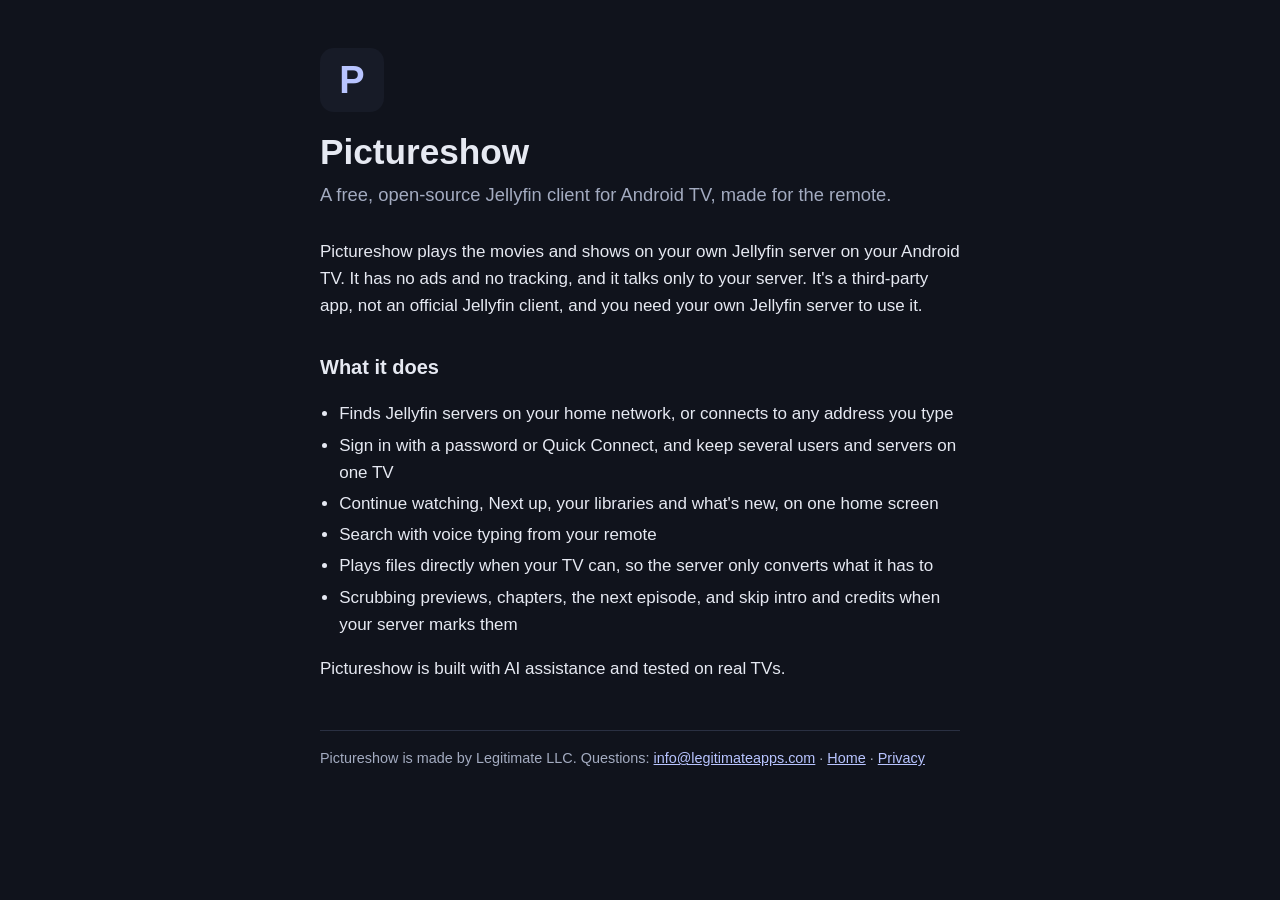
==== index.html @ 72995e78 "Home and privacy pages" ====
<!doctype html>
<html lang="en">
<head>
<meta charset="utf-8">
<meta name="viewport" content="width=device-width, initial-scale=1">
<title>Pictureshow</title>
<style>
:root { --bg: #10131c; --card: #171b27; --ink: #e6e9f2; --muted: #a3abc0; --accent: #b8c4ff; --line: #2a3042; }
* { box-sizing: border-box; }
body { margin: 0; background: var(--bg); color: var(--ink);
  font: 17px/1.6 -apple-system, BlinkMacSystemFont, "Segoe UI", Roboto, "Helvetica Neue", Arial, sans-serif; }
main { max-width: 42rem; margin: 0 auto; padding: 48px 16px 64px; }
a { color: var(--accent); }
h1 { font-size: 2.2rem; line-height: 1.15; margin: 0 0 8px; }
h2 { font-size: 1.25rem; margin: 32px 0 8px; }
.mark { display: inline-grid; place-items: center; width: 64px; height: 64px; border-radius: 14px; background: var(--card);
  color: var(--accent); font-weight: 700; font-size: 38px; margin-bottom: 20px; }
.lede { color: var(--muted); font-size: 1.15rem; margin: 0 0 28px; }
ul { padding-left: 1.2rem; }
li { margin: 4px 0; }
footer { margin-top: 48px; padding-top: 16px; border-top: 1px solid var(--line); color: var(--muted); font-size: 0.9rem; }
</style>
</head>
<body>
<main>
<div class="mark" aria-hidden="true">P</div>
<h1>Pictureshow</h1>
<p class="lede">A free, open-source Jellyfin client for Android TV, made for the remote.</p>
<p>Pictureshow plays the movies and shows on your own Jellyfin server on your Android TV. It has no ads and no
tracking, and it talks only to your server. It's a third-party app, not an official Jellyfin client, and you need
your own Jellyfin server to use it.</p>
<h2>What it does</h2>
<ul>
<li>Finds Jellyfin servers on your home network, or connects to any address you type</li>
<li>Sign in with a password or Quick Connect, and keep several users and servers on one TV</li>
<li>Continue watching, Next up, your libraries and what's new, on one home screen</li>
<li>Search with voice typing from your remote</li>
<li>Plays files directly when your TV can, so the server only converts what it has to</li>
<li>Scrubbing previews, chapters, the next episode, and skip intro and credits when your server marks them</li>
</ul>
<p>Pictureshow is built with AI assistance and tested on real TVs.</p>

<footer>Pictureshow is made by Legitimate LLC. Questions: <a href="mailto:info@legitimateapps.com">info@legitimateapps.com</a>
· <a href="/">Home</a> · <a href="/privacy/">Privacy</a></footer>
</main>
</body>
</html>
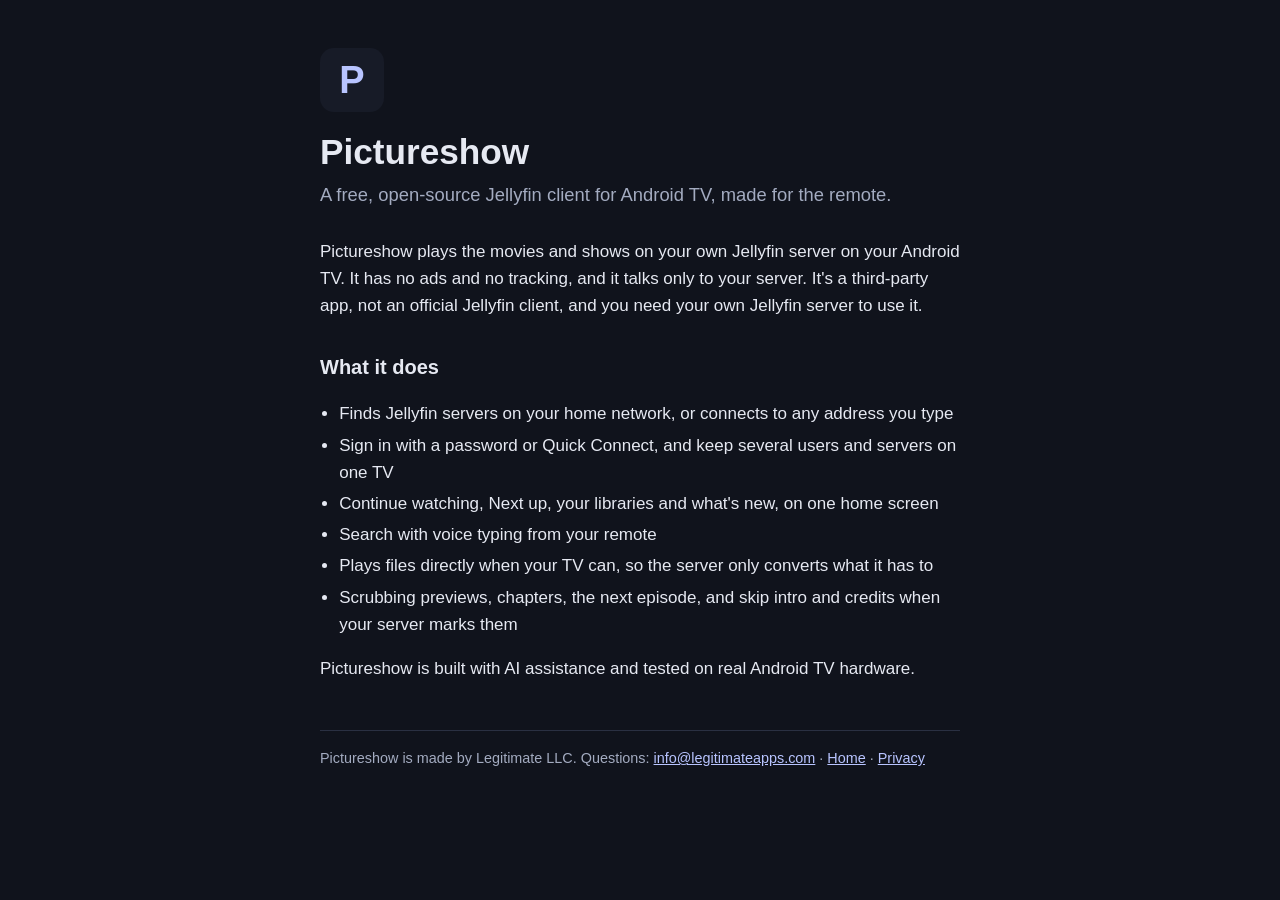
==== commit 624a0642: "Say tested on Android TV hardware" ====
--- a/index.html
+++ b/index.html
@@ -38,7 +38,7 @@
 <li>Plays files directly when your TV can, so the server only converts what it has to</li>
 <li>Scrubbing previews, chapters, the next episode, and skip intro and credits when your server marks them</li>
 </ul>
-<p>Pictureshow is built with AI assistance and tested on real TVs.</p>
+<p>Pictureshow is built with AI assistance and tested on real Android TV hardware.</p>
 
 <footer>Pictureshow is made by Legitimate LLC. Questions: <a href="mailto:info@legitimateapps.com">info@legitimateapps.com</a>
 · <a href="/">Home</a> · <a href="/privacy/">Privacy</a></footer>
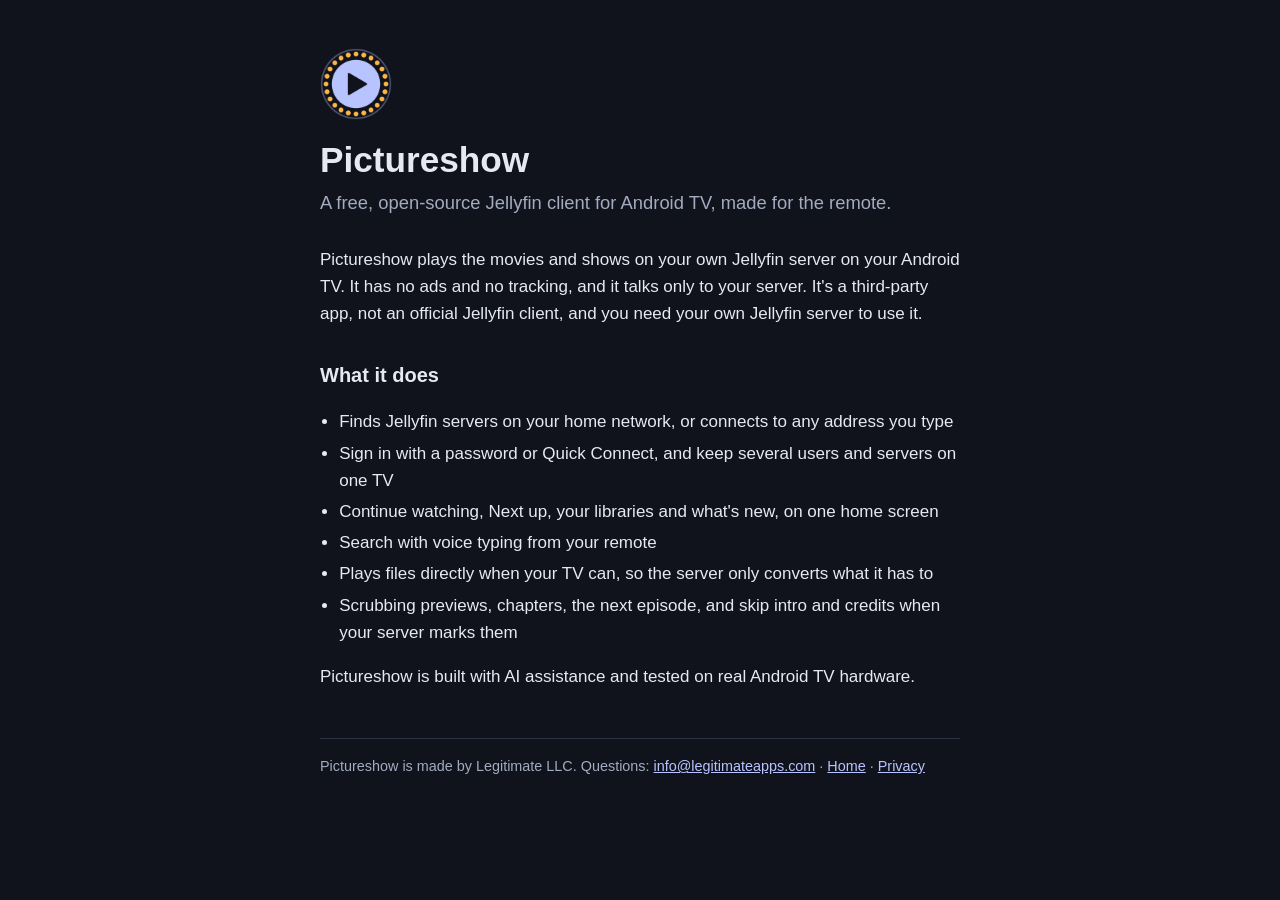
==== commit 662da005: "Marquee favicon and home mark" ====
--- a/index.html
+++ b/index.html
@@ -4,6 +4,9 @@
 <meta charset="utf-8">
 <meta name="viewport" content="width=device-width, initial-scale=1">
 <title>Pictureshow</title>
+<link rel="icon" type="image/png" sizes="32x32" href="/favicon-32.png">
+<link rel="icon" type="image/png" sizes="16x16" href="/favicon-16.png">
+<link rel="apple-touch-icon" href="/apple-touch-icon.png">
 <style>
 :root { --bg: #10131c; --card: #171b27; --ink: #e6e9f2; --muted: #a3abc0; --accent: #b8c4ff; --line: #2a3042; }
 * { box-sizing: border-box; }
@@ -13,8 +16,7 @@
 a { color: var(--accent); }
 h1 { font-size: 2.2rem; line-height: 1.15; margin: 0 0 8px; }
 h2 { font-size: 1.25rem; margin: 32px 0 8px; }
-.mark { display: inline-grid; place-items: center; width: 64px; height: 64px; border-radius: 14px; background: var(--card);
-  color: var(--accent); font-weight: 700; font-size: 38px; margin-bottom: 20px; }
+.mark { display: block; width: 72px; height: 72px; border-radius: 16px; margin-bottom: 20px; }
 .lede { color: var(--muted); font-size: 1.15rem; margin: 0 0 28px; }
 ul { padding-left: 1.2rem; }
 li { margin: 4px 0; }
@@ -23,7 +25,7 @@
 </head>
 <body>
 <main>
-<div class="mark" aria-hidden="true">P</div>
+<img class="mark" src="/icon-192.png" alt="">
 <h1>Pictureshow</h1>
 <p class="lede">A free, open-source Jellyfin client for Android TV, made for the remote.</p>
 <p>Pictureshow plays the movies and shows on your own Jellyfin server on your Android TV. It has no ads and no
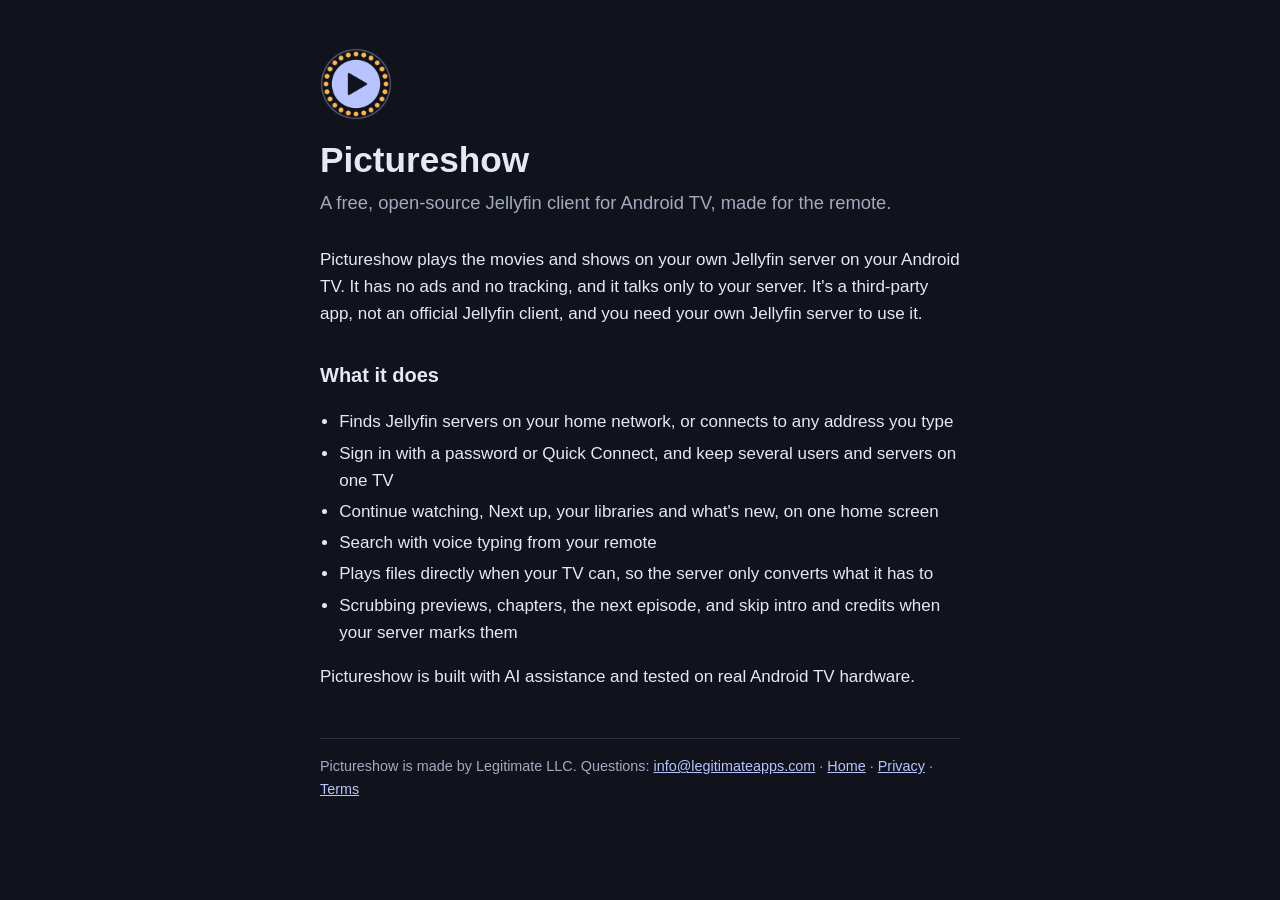
==== commit 3ebd7a64: "Terms of service page" ====
--- a/index.html
+++ b/index.html
@@ -43,7 +43,8 @@
 <p>Pictureshow is built with AI assistance and tested on real Android TV hardware.</p>
 
 <footer>Pictureshow is made by Legitimate LLC. Questions: <a href="mailto:info@legitimateapps.com">info@legitimateapps.com</a>
-· <a href="/">Home</a> · <a href="/privacy/">Privacy</a></footer>
+· <a href="/">Home</a> · <a href="/privacy/">Privacy</a> · <a href="/terms/">Terms</a></footer>
 </main>
+<script defer src="https://static.cloudflareinsights.com/beacon.min.js" data-cf-beacon='{"token": "472abf4df27d4ce8a2143633f538b3cb"}'></script>
 </body>
 </html>
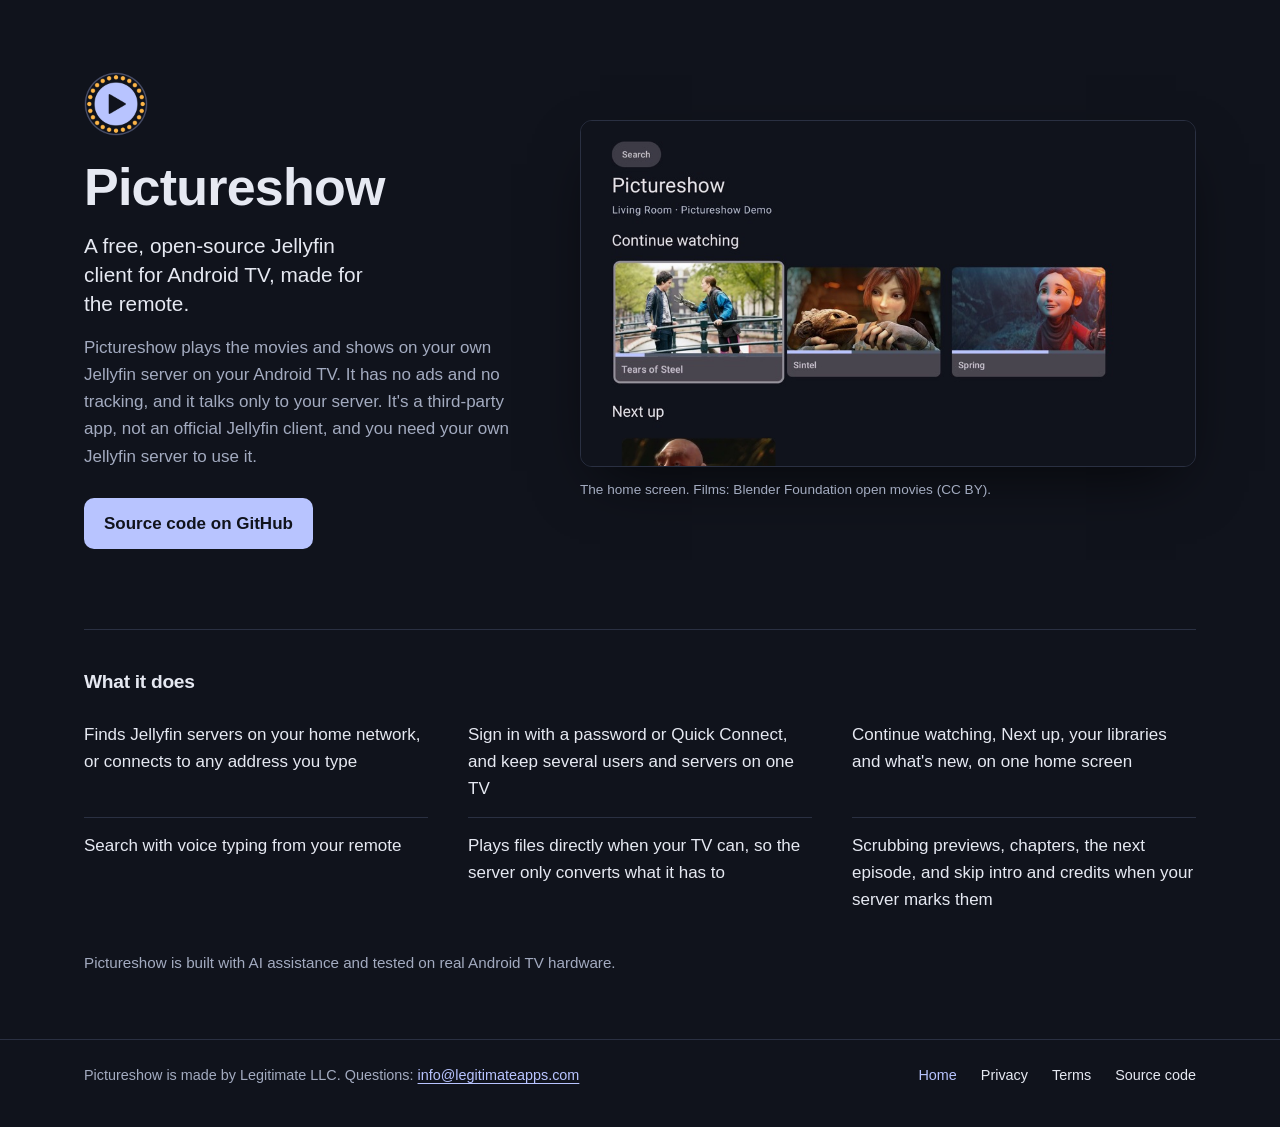
==== commit 55aa4eec: "Redesign: hero with the TV home screen, feature grid, shared stylesheet, reading column for legal pa" ====
--- a/index.html
+++ b/index.html
@@ -4,34 +4,43 @@
 <meta charset="utf-8">
 <meta name="viewport" content="width=device-width, initial-scale=1">
 <title>Pictureshow</title>
+<meta name="description" content="A free, open-source Jellyfin client for Android TV, made for the remote.">
+<link rel="canonical" href="https://pictureshow.app/">
+<meta property="og:type" content="website">
+<meta property="og:site_name" content="Pictureshow">
+<meta property="og:title" content="Pictureshow">
+<meta property="og:description" content="A free, open-source Jellyfin client for Android TV, made for the remote.">
+<meta property="og:url" content="https://pictureshow.app/">
+<meta property="og:image" content="https://pictureshow.app/og.png">
+<meta property="og:image:width" content="1024">
+<meta property="og:image:height" content="500">
+<meta name="twitter:card" content="summary_large_image">
 <link rel="icon" type="image/png" sizes="32x32" href="/favicon-32.png">
 <link rel="icon" type="image/png" sizes="16x16" href="/favicon-16.png">
 <link rel="apple-touch-icon" href="/apple-touch-icon.png">
-<style>
-:root { --bg: #10131c; --card: #171b27; --ink: #e6e9f2; --muted: #a3abc0; --accent: #b8c4ff; --line: #2a3042; }
-* { box-sizing: border-box; }
-body { margin: 0; background: var(--bg); color: var(--ink);
-  font: 17px/1.6 -apple-system, BlinkMacSystemFont, "Segoe UI", Roboto, "Helvetica Neue", Arial, sans-serif; }
-main { max-width: 42rem; margin: 0 auto; padding: 48px 16px 64px; }
-a { color: var(--accent); }
-h1 { font-size: 2.2rem; line-height: 1.15; margin: 0 0 8px; }
-h2 { font-size: 1.25rem; margin: 32px 0 8px; }
-.mark { display: block; width: 72px; height: 72px; border-radius: 16px; margin-bottom: 20px; }
-.lede { color: var(--muted); font-size: 1.15rem; margin: 0 0 28px; }
-ul { padding-left: 1.2rem; }
-li { margin: 4px 0; }
-footer { margin-top: 48px; padding-top: 16px; border-top: 1px solid var(--line); color: var(--muted); font-size: 0.9rem; }
-</style>
+<meta name="theme-color" content="#10131c">
+<link rel="stylesheet" href="/site.css">
 </head>
 <body>
-<main>
-<img class="mark" src="/icon-192.png" alt="">
+<main class="wrap">
+<section class="hero">
+<div>
+<img class="mark" src="/icon-192.png" alt="" width="64" height="64">
 <h1>Pictureshow</h1>
 <p class="lede">A free, open-source Jellyfin client for Android TV, made for the remote.</p>
-<p>Pictureshow plays the movies and shows on your own Jellyfin server on your Android TV. It has no ads and no
+<p class="intro">Pictureshow plays the movies and shows on your own Jellyfin server on your Android TV. It has no ads and no
 tracking, and it talks only to your server. It's a third-party app, not an official Jellyfin client, and you need
 your own Jellyfin server to use it.</p>
-<h2>What it does</h2>
+<a class="button" href="https://github.com/pictureshow/pictureshow">Source code on GitHub</a>
+</div>
+<figure class="screen">
+<img src="/img/home-960.jpg" srcset="/img/home-960.jpg 960w, /img/home-1600.jpg 1600w" sizes="(min-width: 960px) 40rem, 100vw"
+  width="1600" height="900" alt="Pictureshow's home screen on a TV, with Tears of Steel, Sintel and Spring in Continue watching">
+<figcaption>The home screen. Films: Blender Foundation open movies (CC BY).</figcaption>
+</figure>
+</section>
+<section class="features" aria-labelledby="what">
+<h2 id="what">What it does</h2>
 <ul>
 <li>Finds Jellyfin servers on your home network, or connects to any address you type</li>
 <li>Sign in with a password or Quick Connect, and keep several users and servers on one TV</li>
@@ -40,11 +49,13 @@
 <li>Plays files directly when your TV can, so the server only converts what it has to</li>
 <li>Scrubbing previews, chapters, the next episode, and skip intro and credits when your server marks them</li>
 </ul>
-<p>Pictureshow is built with AI assistance and tested on real Android TV hardware.</p>
-
-<footer>Pictureshow is made by Legitimate LLC. Questions: <a href="mailto:info@legitimateapps.com">info@legitimateapps.com</a>
-· <a href="/">Home</a> · <a href="/privacy/">Privacy</a> · <a href="/terms/">Terms</a></footer>
+<p class="note">Pictureshow is built with AI assistance and tested on real Android TV hardware.</p>
+</section>
 </main>
+<footer class="foot"><div class="wrap">
+<nav aria-label="Site"><a href="/" aria-current="page">Home</a><a href="/privacy/">Privacy</a><a href="/terms/">Terms</a><a href="https://github.com/pictureshow/pictureshow">Source code</a></nav>
+<p>Pictureshow is made by Legitimate LLC. Questions: <a href="mailto:info@legitimateapps.com">info@legitimateapps.com</a></p>
+</div></footer>
 <script defer src="https://static.cloudflareinsights.com/beacon.min.js" data-cf-beacon='{"token": "472abf4df27d4ce8a2143633f538b3cb"}'></script>
 </body>
 </html>
--- a/site.css
+++ b/site.css
@@ -0,0 +1,90 @@
+/* Pictureshow site. Same dark palette as the app's window (#10131c).
+   Accent lavender is kept for things you can act on: links, the one button, focus. */
+:root {
+  color-scheme: dark;
+  --bg: #10131c;
+  --raised: #171b27;
+  --ink: #e6e9f2;
+  --muted: #a3abc0;
+  --accent: #b8c4ff;
+  --line: #2a3042;
+  --measure: 38rem;
+}
+* { box-sizing: border-box; }
+html { -webkit-text-size-adjust: 100%; }
+body {
+  margin: 0;
+  background: var(--bg);
+  color: var(--ink);
+  font: 17px/1.6 -apple-system, BlinkMacSystemFont, "Segoe UI", Roboto, "Helvetica Neue", Arial, sans-serif;
+  -webkit-font-smoothing: antialiased;
+}
+img { max-width: 100%; height: auto; }
+a { color: var(--accent); text-underline-offset: 0.18em; text-decoration-thickness: 1px; }
+a:hover { text-decoration-thickness: 2px; }
+:focus-visible { outline: 2px solid var(--accent); outline-offset: 3px; border-radius: 4px; }
+
+.wrap { max-width: 72rem; margin: 0 auto; padding: 0 20px; }
+.wrap.narrow { max-width: calc(var(--measure) + 40px); }
+
+h1, h2 { letter-spacing: -0.015em; }
+h1 { font-size: clamp(2.25rem, 1.6rem + 2.6vw, 3.25rem); line-height: 1.05; margin: 0 0 16px; }
+h2 { font-size: 1.2rem; line-height: 1.3; margin: 0 0 12px; }
+
+/* Home: hero */
+.hero { display: grid; gap: 40px; padding: 48px 0 56px; align-items: center; }
+.mark { display: block; width: 64px; height: 64px; border-radius: 15px; margin-bottom: 24px; }
+.lede { font-size: 1.3rem; line-height: 1.4; margin: 0 0 16px; max-width: 26ch; }
+.intro { color: var(--muted); margin: 0 0 28px; max-width: var(--measure); }
+.button {
+  display: inline-block; padding: 12px 20px; border-radius: 10px;
+  background: var(--accent); color: var(--bg); font-weight: 600; text-decoration: none;
+}
+.button:hover { background: #cdd5ff; }
+.screen { margin: 0; }
+.screen img {
+  display: block; width: 100%; aspect-ratio: 16 / 9;
+  border-radius: 12px; border: 1px solid var(--line);
+  box-shadow: 0 24px 60px -20px rgba(0, 0, 0, 0.7);
+}
+.screen figcaption { color: var(--muted); font-size: 0.85rem; margin-top: 12px; }
+
+/* Home: features */
+.features { border-top: 1px solid var(--line); padding: 40px 0 8px; }
+.features ul { list-style: none; margin: 0; padding: 0; display: grid; gap: 0 40px; }
+.features li { padding: 14px 0; border-bottom: 1px solid var(--line); }
+.features li:last-child { border-bottom: 0; }
+.note { color: var(--muted); font-size: 0.95rem; margin: 24px 0 0; }
+
+@media (min-width: 720px) {
+  .features ul { grid-template-columns: 1fr 1fr; }
+  .features li:nth-last-child(2) { border-bottom: 0; }
+}
+@media (min-width: 960px) {
+  .hero { grid-template-columns: minmax(0, 5fr) minmax(0, 7fr); gap: 56px; padding: 72px 0 80px; }
+  .features ul { grid-template-columns: repeat(3, 1fr); }
+  .features li:nth-last-child(3) { border-bottom: 0; }
+}
+
+/* Legal pages */
+.bar { padding: 20px 0; }
+.brand { display: inline-flex; align-items: center; gap: 10px; color: var(--ink); font-weight: 600; text-decoration: none; }
+.brand img { width: 28px; height: 28px; border-radius: 7px; }
+.doc { max-width: var(--measure); padding: 32px 0 16px; }
+.doc h1 { font-size: clamp(2rem, 1.7rem + 1.4vw, 2.5rem); margin-bottom: 20px; }
+.doc h2 { margin-top: 40px; }
+.doc p { margin: 0 0 16px; }
+.doc ul { padding-left: 1.2rem; margin: 0 0 16px; }
+.doc li { margin: 8px 0; }
+.doc li::marker { color: var(--muted); }
+
+/* Footer, every page */
+.foot { border-top: 1px solid var(--line); margin-top: 56px; padding: 24px 0 40px; color: var(--muted); font-size: 0.9rem; }
+.foot nav { display: flex; flex-wrap: wrap; gap: 8px 24px; margin-bottom: 8px; }
+.foot nav a { color: var(--ink); text-decoration: none; }
+.foot nav a:hover, .foot nav a[aria-current="page"] { color: var(--accent); }
+.foot p { margin: 0; }
+@media (min-width: 720px) {
+  .foot .wrap:not(.narrow) { display: flex; justify-content: space-between; align-items: baseline; gap: 24px; }
+  .foot .wrap:not(.narrow) nav { margin: 0; order: 2; }
+}
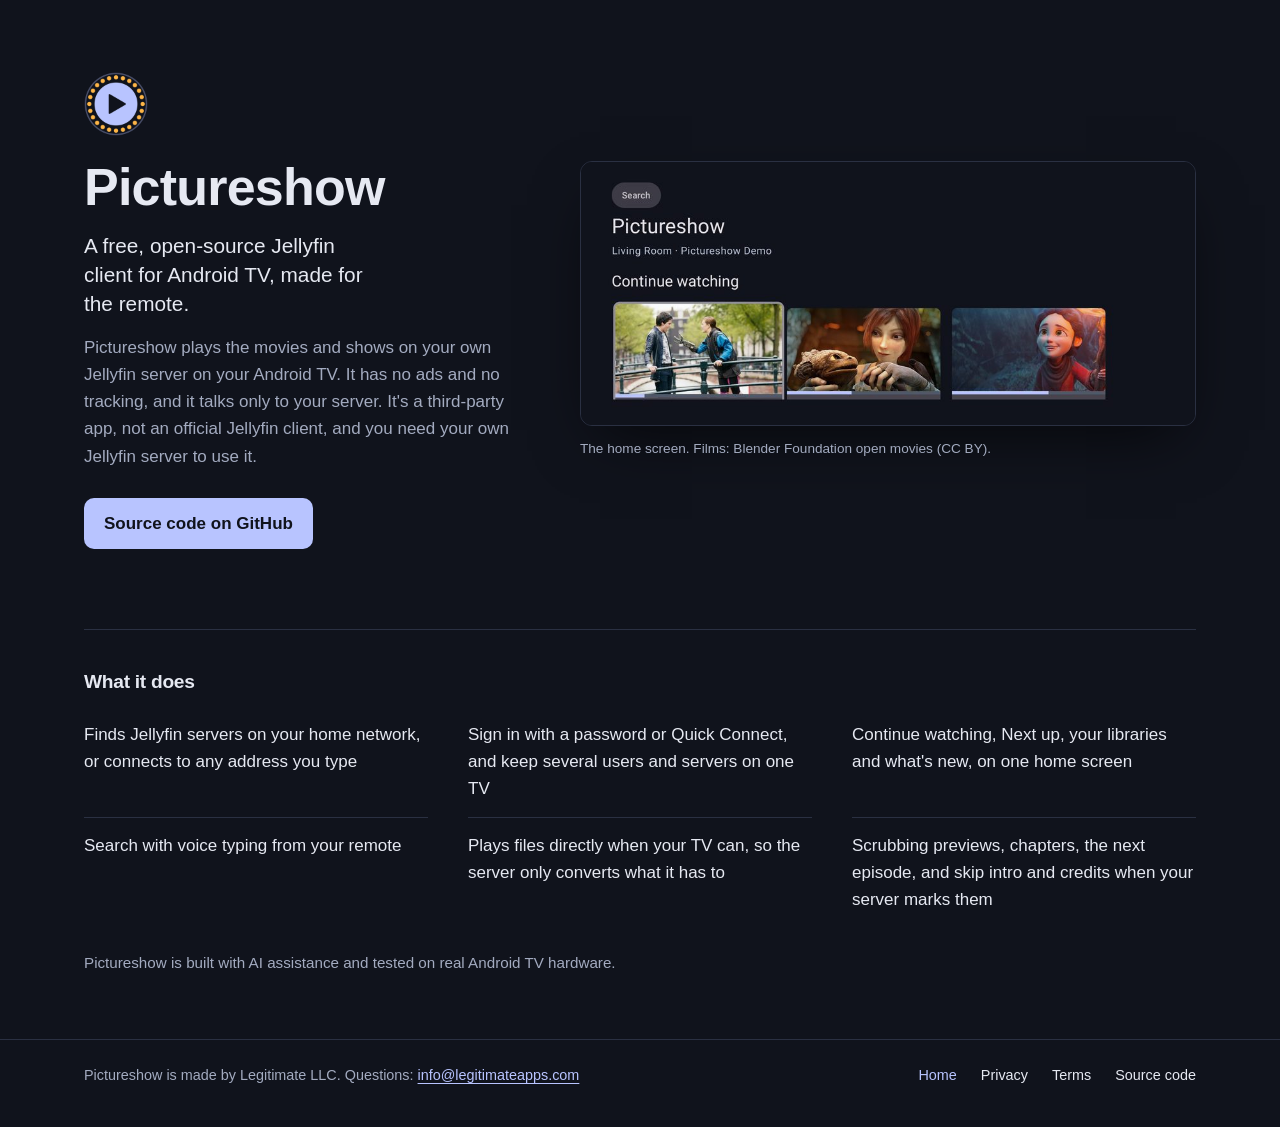
==== commit 559c953b: "Hero screenshot: crop above the half-visible Next up row The TV home screen showed the top of a Next" ====
--- a/index.html
+++ b/index.html
@@ -35,7 +35,7 @@
 </div>
 <figure class="screen">
 <img src="/img/home-960.jpg" srcset="/img/home-960.jpg 960w, /img/home-1600.jpg 1600w" sizes="(min-width: 960px) 40rem, 100vw"
-  width="1600" height="900" alt="Pictureshow's home screen on a TV, with Tears of Steel, Sintel and Spring in Continue watching">
+  width="1600" height="687" alt="Pictureshow's home screen on a TV, with Tears of Steel, Sintel and Spring in Continue watching">
 <figcaption>The home screen. Films: Blender Foundation open movies (CC BY).</figcaption>
 </figure>
 </section>
--- a/site.css
+++ b/site.css
@@ -43,7 +43,7 @@
 .button:hover { background: #cdd5ff; }
 .screen { margin: 0; }
 .screen img {
-  display: block; width: 100%; aspect-ratio: 16 / 9;
+  display: block; width: 100%; height: auto;
   border-radius: 12px; border: 1px solid var(--line);
   box-shadow: 0 24px 60px -20px rgba(0, 0, 0, 0.7);
 }
